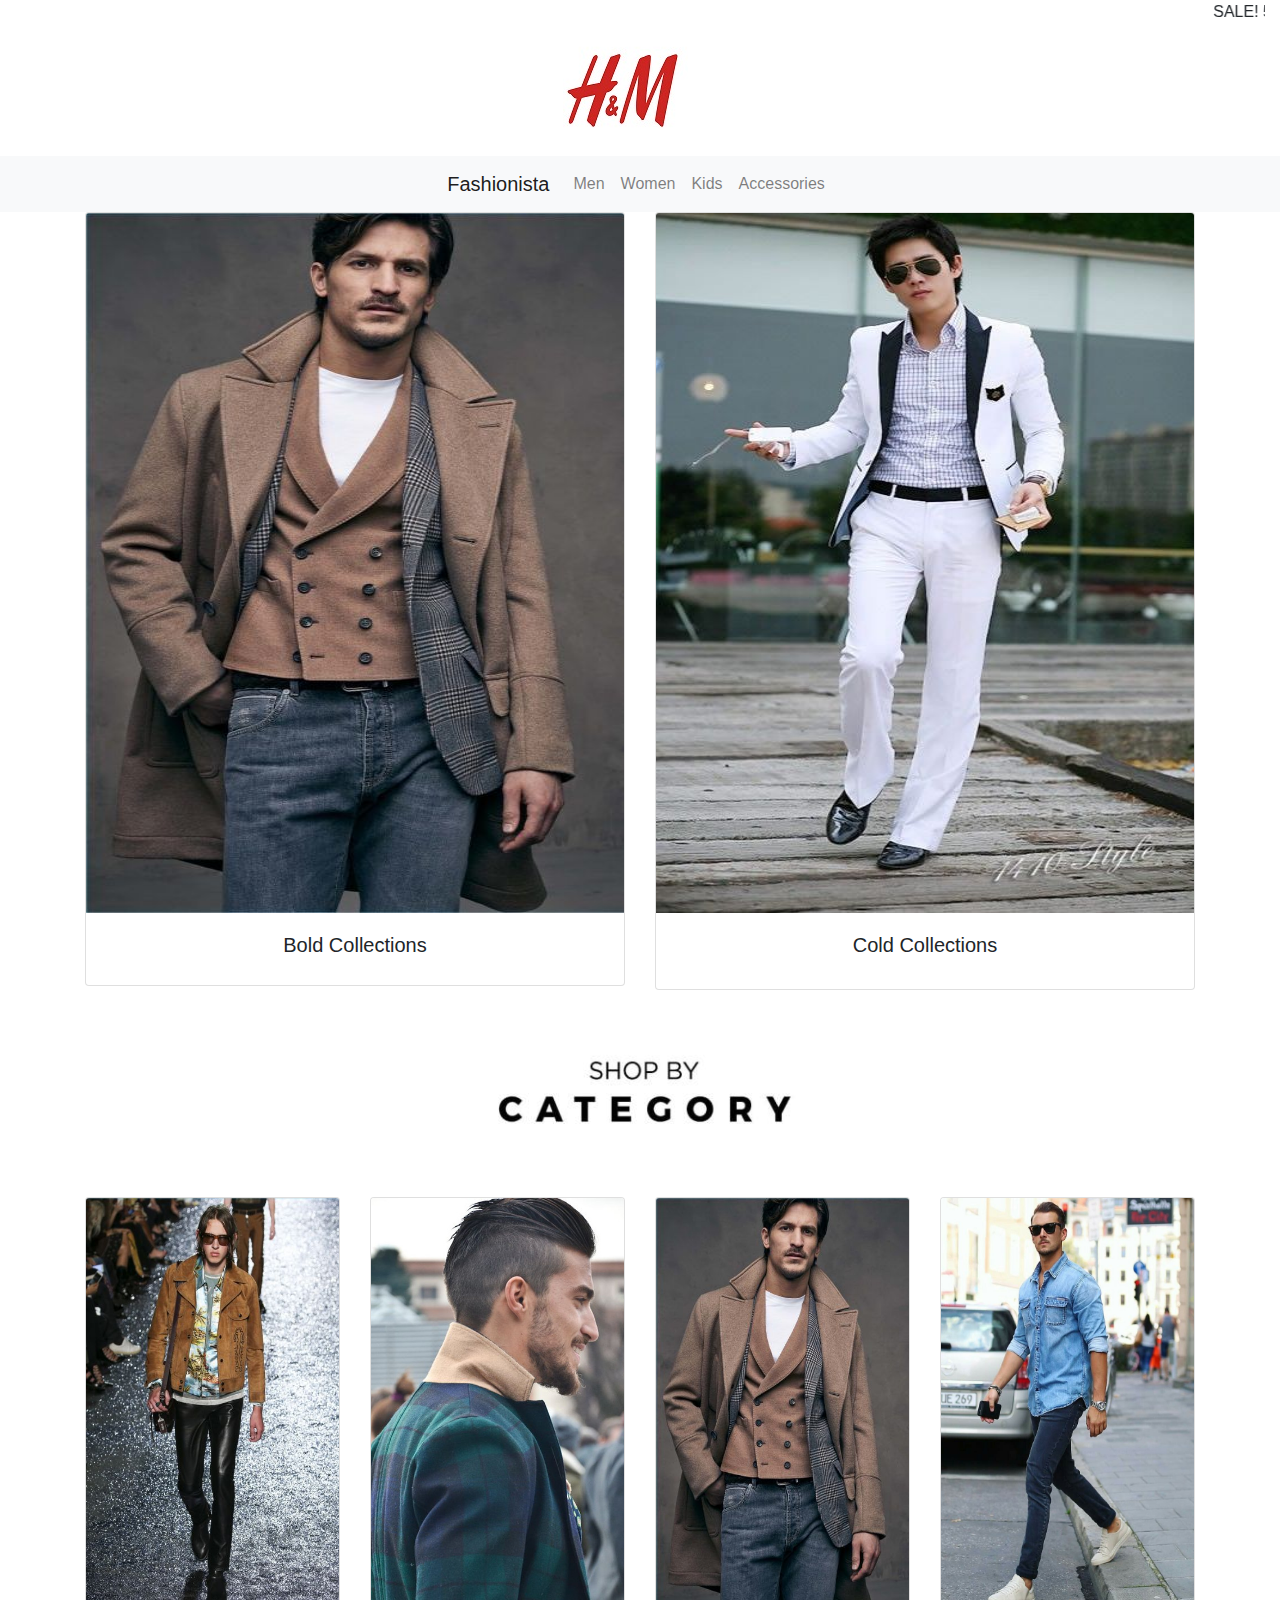
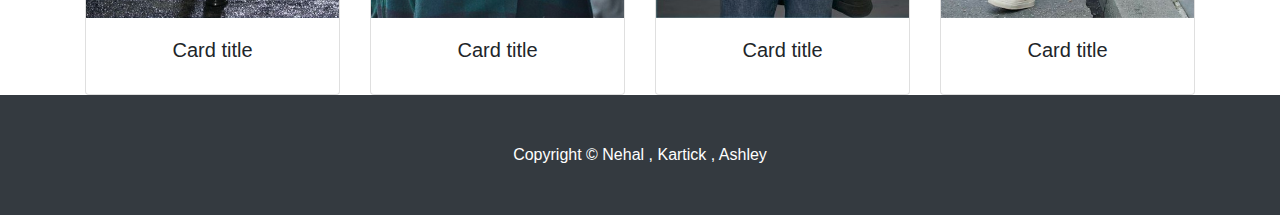
==== index.html @ d0018776 "second commit" ====
<!DOCTYPE html>
<html lang="en">
<head>
    <meta charset="UTF-8">
    <meta name="author" content="Nehal">
    <title>Fashionista</title>
    <link rel="stylesheet" href="css/bootstrap.min.css" type="text/css">
    <link rel="stylesheet" href="css/bootstrap-reboot.css" type="text/css">



</head>
<body>

    <div class="container-fluid">
        <marquee>SALE! 50%OFF ON SELECTED PRODUCTS</marquee>
    </div>
<div class="container">
    <div class="col-12 offset-lg-5 offset-sm-4">
        <img src="images/HM1.jpg">
    </div>
</div>
<!-- 11 - Nav-Bar -->
<nav class="navbar navbar-expand-sm navbar-light bg-light sticky-top" data-toggle="affix">
    <div class="mx-auto d-sm-flex d-block flex-sm-nowrap">
        <a class="navbar-brand" href="index.html">Fashionista</a>
        <button class="navbar-toggler" type="button" data-toggle="collapse" data-target="#navbarsExample11" aria-expanded="false" aria-label="Toggle navigation">
            <span class="navbar-toggler-icon"></span>
        </button>
        <div class="collapse navbar-collapse text-center" id="navbarsExample11">
            <ul class="navbar-nav">
                <li class="nav-item ">
                    <a class="nav-link" href="#">Men</a>
                </li>
                <li class="nav-item">
                    <a class="nav-link" href="#">Women</a>
                </li>
                <li class="nav-item">
                    <a class="nav-link" href="#">Kids</a>
                </li>
                <li class="nav-item">
                    <a class="nav-link" href="#">Accessories</a>
                </li>
            </ul>
        </div>
    </div>
</nav>

































    <div class="container">
        <div class="row">
      <div class="col-lg-6">
        <div class="card">
            <a href="#" > <img class="card-img-top" width="450" height="700" src="images/1.jpg" alt="Card image cap"> </a>

          <div class="card-body">
            <h5 class=card-title" style="text-align:center">Bold Collections</h5>

          </div>
        </div>
      </div>
      <div class="col-lg-6">
        <div class="card">
          <a href="#" > <img class="card-img-top" width="450" height="700" src="images/2.jpg" alt="Card image cap"> </a>
          <div class="card-body">
            <h5 class="card-title" style="text-align:center">Cold Collections</h5>

          </div>
        </div>
      </div>
    </div>
        <div class="row">

            <div class="col-12 offset-lg-4 offset-sm-3">
                <img src="images/categore.png">
            </div>
        </div>
        <div class="row">
      <div class="col-sm-6 col-lg-3">
        <div class="card">
            <a href="#" > <img class="card-img-top" width="270" height="420" src="images/3.jpg" alt="Card image cap"> </a>
          <div class="card-body">
            <h5 class="card-title" style="text-align:center">Card title</h5>

          </div>
        </div>
      </div>
      <div class="col-sm-6 col-lg-3">
        <div class="card">
            <a href="#" > <img class="card-img-top" width="270" height="420" src="images/4.jpg" alt="Card image cap"> </a>
          <div class="card-body">
            <h5 class="card-title" style="text-align:center">Card title</h5>
          </div>
        </div>
      </div>

      <div class="col-sm-6 col-lg-3">
        <div class="card">
            <a href="#" > <img class="card-img-top" width="270" height="420" src="images/1.jpg" alt="Card image cap"> </a>
          <div class="card-body">
            <h5 class="card-title" style="text-align:center">Card title</h5>

          </div>
        </div>
      </div>
      <div class="col-sm-6 col-lg-3">
        <div class="card">
            <a href="#" > <img class="card-img-top" width="270" height="420" src="images/5.jpg" alt="Card image cap"> </a>
          <div class="card-body">
            <h5 class="card-title" style="text-align:center">Card title</h5>

          </div>
        </div>
      </div>
      </div>
    </div>



<footer class="py-5 bg-dark">
      <div class="container">
        <p class="m-0 text-center text-white">Copyright &copy; Nehal , Kartick , Ashley</p>
      </div>
</footer>
</body>
    <script src="https://code.jquery.com/jquery-3.2.1.slim.min.js" integrity="sha384-KJ3o2DKtIkvYIK3UENzmM7KCkRr/rE9/Qpg6aAZGJwFDMVNA/GpGFF93hXpG5KkN" crossorigin="anonymous"></script>
    <script src="https://cdnjs.cloudflare.com/ajax/libs/popper.js/1.12.9/umd/popper.min.js" integrity="sha384-ApNbgh9B+Y1QKtv3Rn7W3mgPxhU9K/ScQsAP7hUibX39j7fakFPskvXusvfa0b4Q" crossorigin="anonymous"></script>
    <script src="https://maxcdn.bootstrapcdn.com/bootstrap/4.0.0/js/bootstrap.min.js" integrity="sha384-JZR6Spejh4U02d8jOt6vLEHfe/JQGiRRSQQxSfFWpi1MquVdAyjUar5+76PVCmYl" crossorigin="anonymous"></script>
</html>
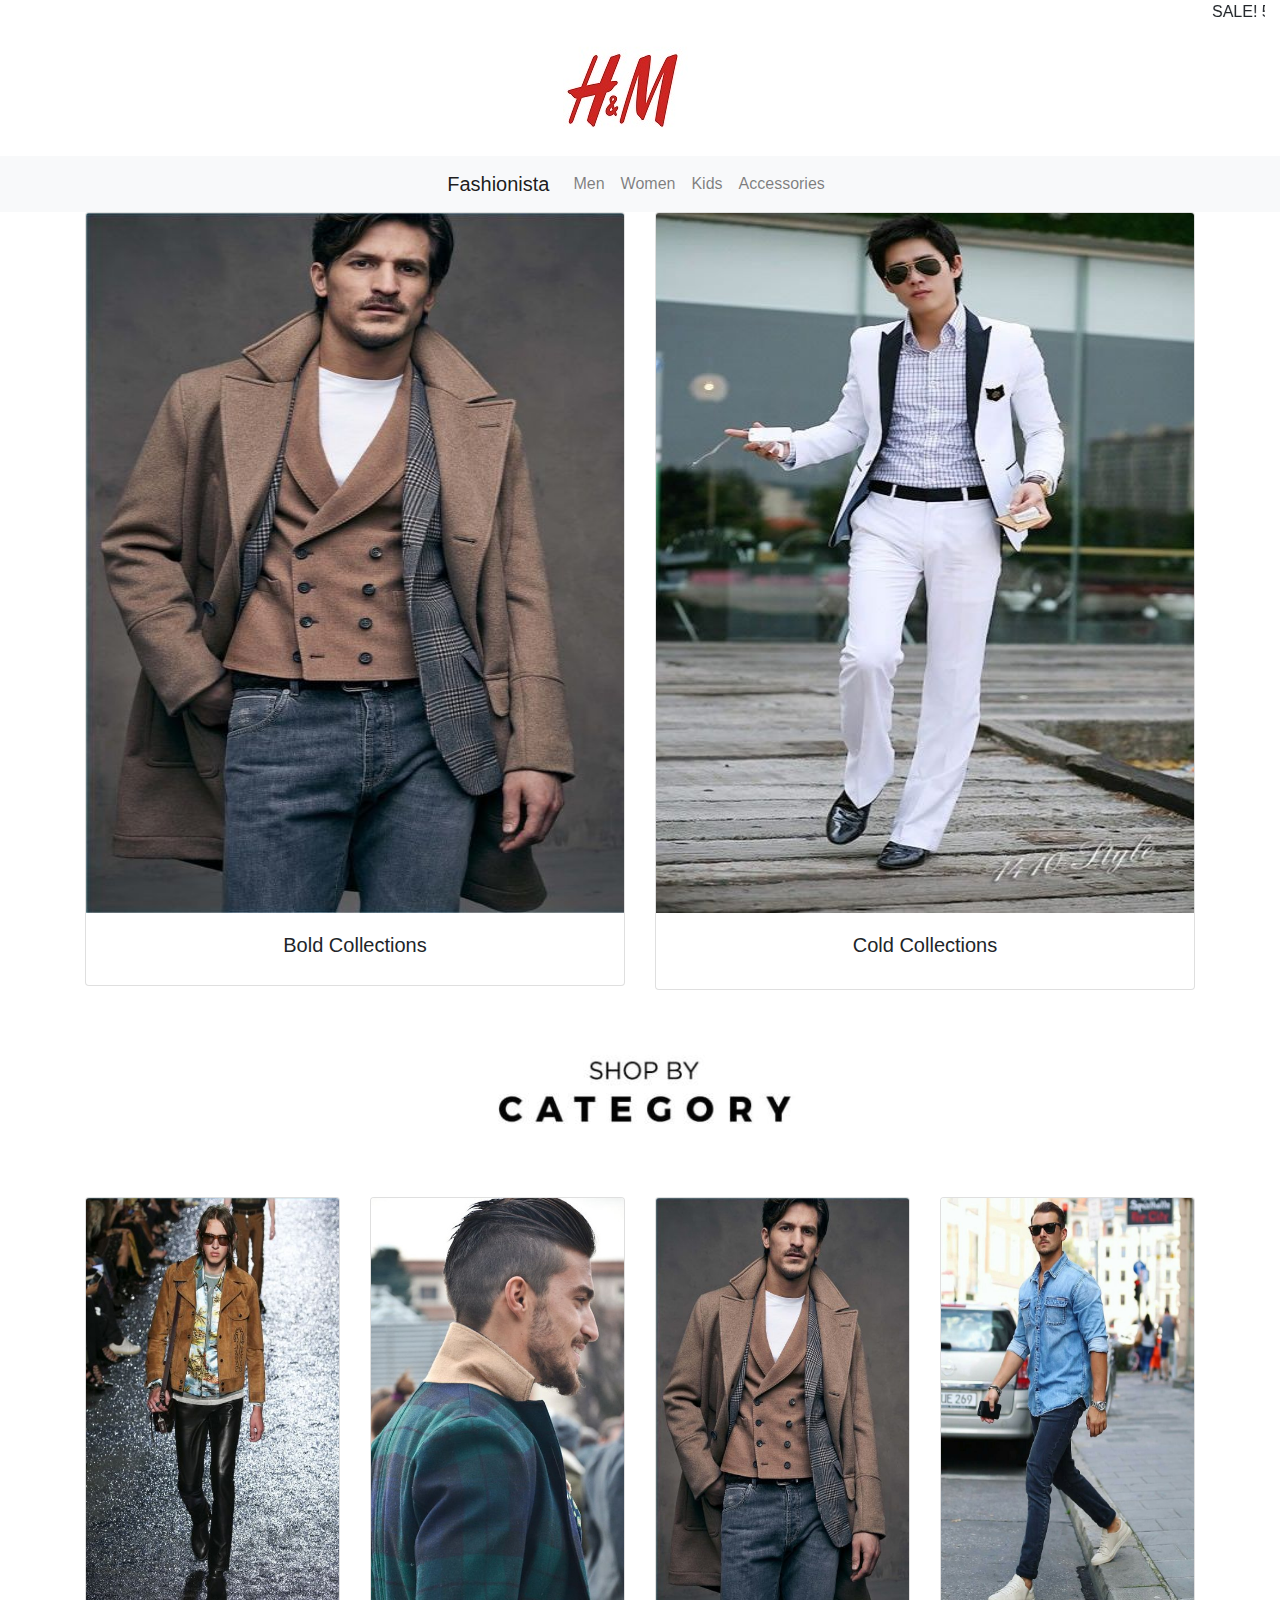
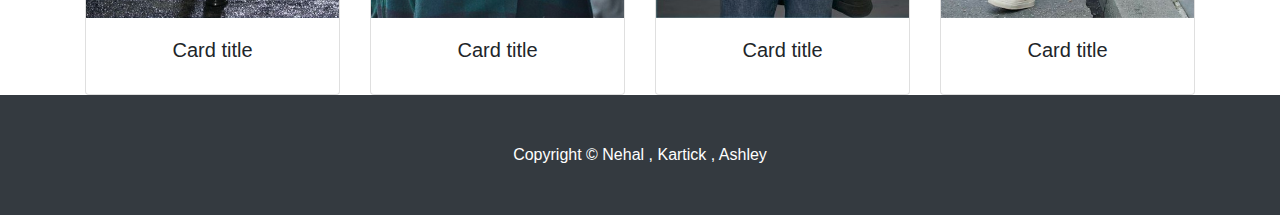
==== commit 9c45857b: "3 commit" ====
--- a/index.html
+++ b/index.html
@@ -2,6 +2,8 @@
 <html lang="en">
 <head>
     <meta charset="UTF-8">
+    <meta name="viewport" content="width=device-width, initial-scale=1, shrink-to-fit=no">
+    <meta http-equiv="x-ua-compatible" content="ie=edge">
     <meta name="author" content="Nehal">
     <title>Fashionista</title>
     <link rel="stylesheet" href="css/bootstrap.min.css" type="text/css">
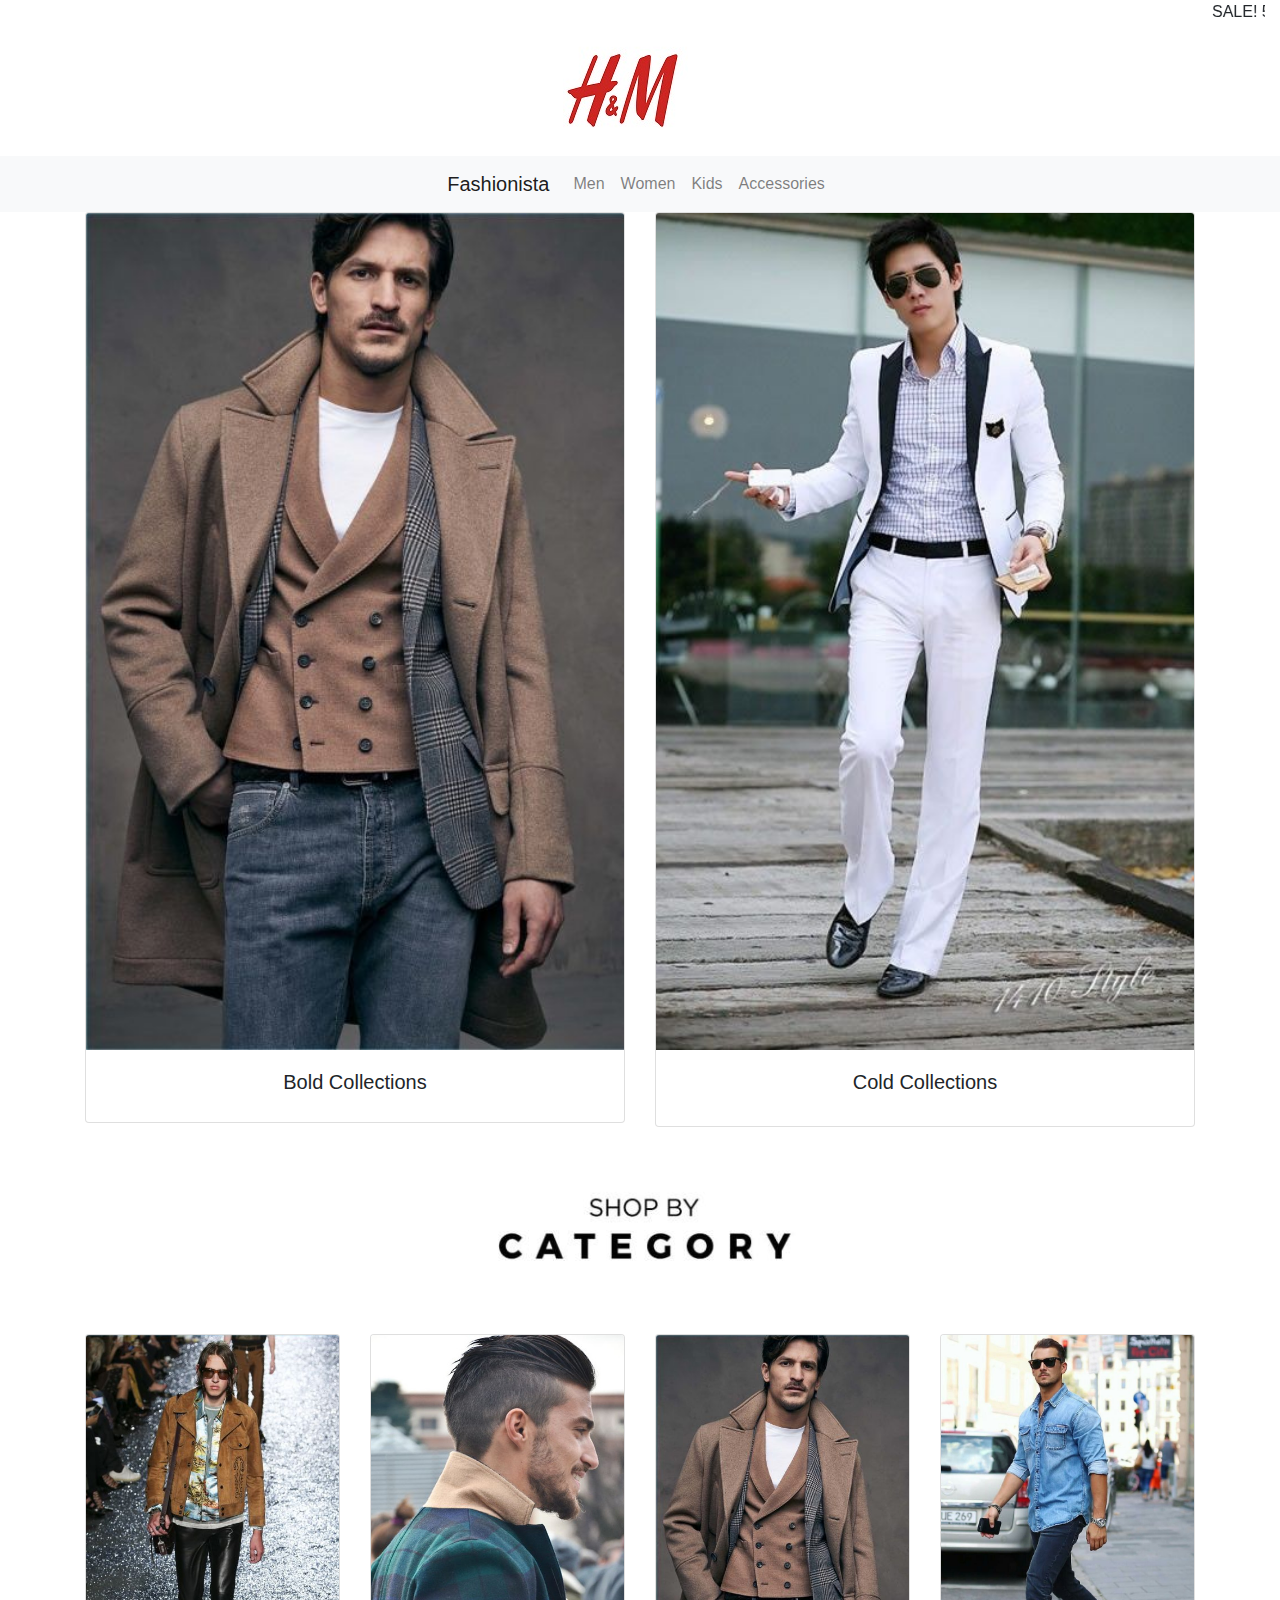
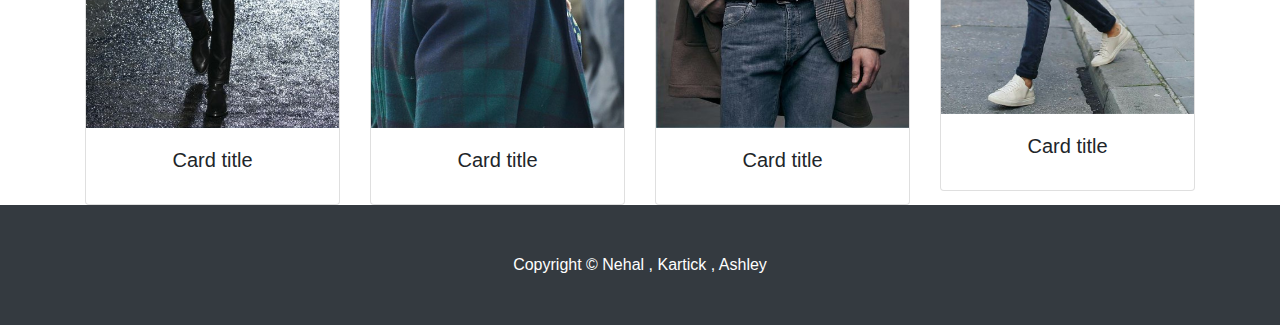
==== commit b2999dbc: "sec commit" ====
--- a/index.html
+++ b/index.html
@@ -84,7 +84,7 @@
         <div class="row">
       <div class="col-lg-6">
         <div class="card">
-            <a href="#" > <img class="card-img-top" width="450" height="700" src="images/1.jpg" alt="Card image cap"> </a>
+            <a href="#" > <img class="card-img-top img-fluid"  src="images/1.jpg" alt="Card image cap"> </a>
 
           <div class="card-body">
             <h5 class=card-title" style="text-align:center">Bold Collections</h5>
@@ -94,7 +94,7 @@
       </div>
       <div class="col-lg-6">
         <div class="card">
-          <a href="#" > <img class="card-img-top" width="450" height="700" src="images/2.jpg" alt="Card image cap"> </a>
+          <a href="#" > <img class="card-img-top img-fluid"  src="images/2.jpg" alt="Card image cap"> </a>
           <div class="card-body">
             <h5 class="card-title" style="text-align:center">Cold Collections</h5>
 
@@ -111,7 +111,7 @@
         <div class="row">
       <div class="col-sm-6 col-lg-3">
         <div class="card">
-            <a href="#" > <img class="card-img-top" width="270" height="420" src="images/3.jpg" alt="Card image cap"> </a>
+            <a href="#" > <img class="card-img-top img-fluid" src="images/3.jpg" alt="Card image cap"> </a>
           <div class="card-body">
             <h5 class="card-title" style="text-align:center">Card title</h5>
 
@@ -120,7 +120,7 @@
       </div>
       <div class="col-sm-6 col-lg-3">
         <div class="card">
-            <a href="#" > <img class="card-img-top" width="270" height="420" src="images/4.jpg" alt="Card image cap"> </a>
+            <a href="#" > <img class="card-img-top img-fluid" src="images/4.jpg" alt="Card image cap"> </a>
           <div class="card-body">
             <h5 class="card-title" style="text-align:center">Card title</h5>
           </div>
@@ -129,7 +129,7 @@
 
       <div class="col-sm-6 col-lg-3">
         <div class="card">
-            <a href="#" > <img class="card-img-top" width="270" height="420" src="images/1.jpg" alt="Card image cap"> </a>
+            <a href="#" > <img class="card-img-top img-fluid" src="images/1.jpg" alt="Card image cap"> </a>
           <div class="card-body">
             <h5 class="card-title" style="text-align:center">Card title</h5>
 
@@ -138,7 +138,7 @@
       </div>
       <div class="col-sm-6 col-lg-3">
         <div class="card">
-            <a href="#" > <img class="card-img-top" width="270" height="420" src="images/5.jpg" alt="Card image cap"> </a>
+            <a href="#" > <img class="card-img-top img-fluid" src="images/5.jpg" alt="Card image cap"> </a>
           <div class="card-body">
             <h5 class="card-title" style="text-align:center">Card title</h5>
 
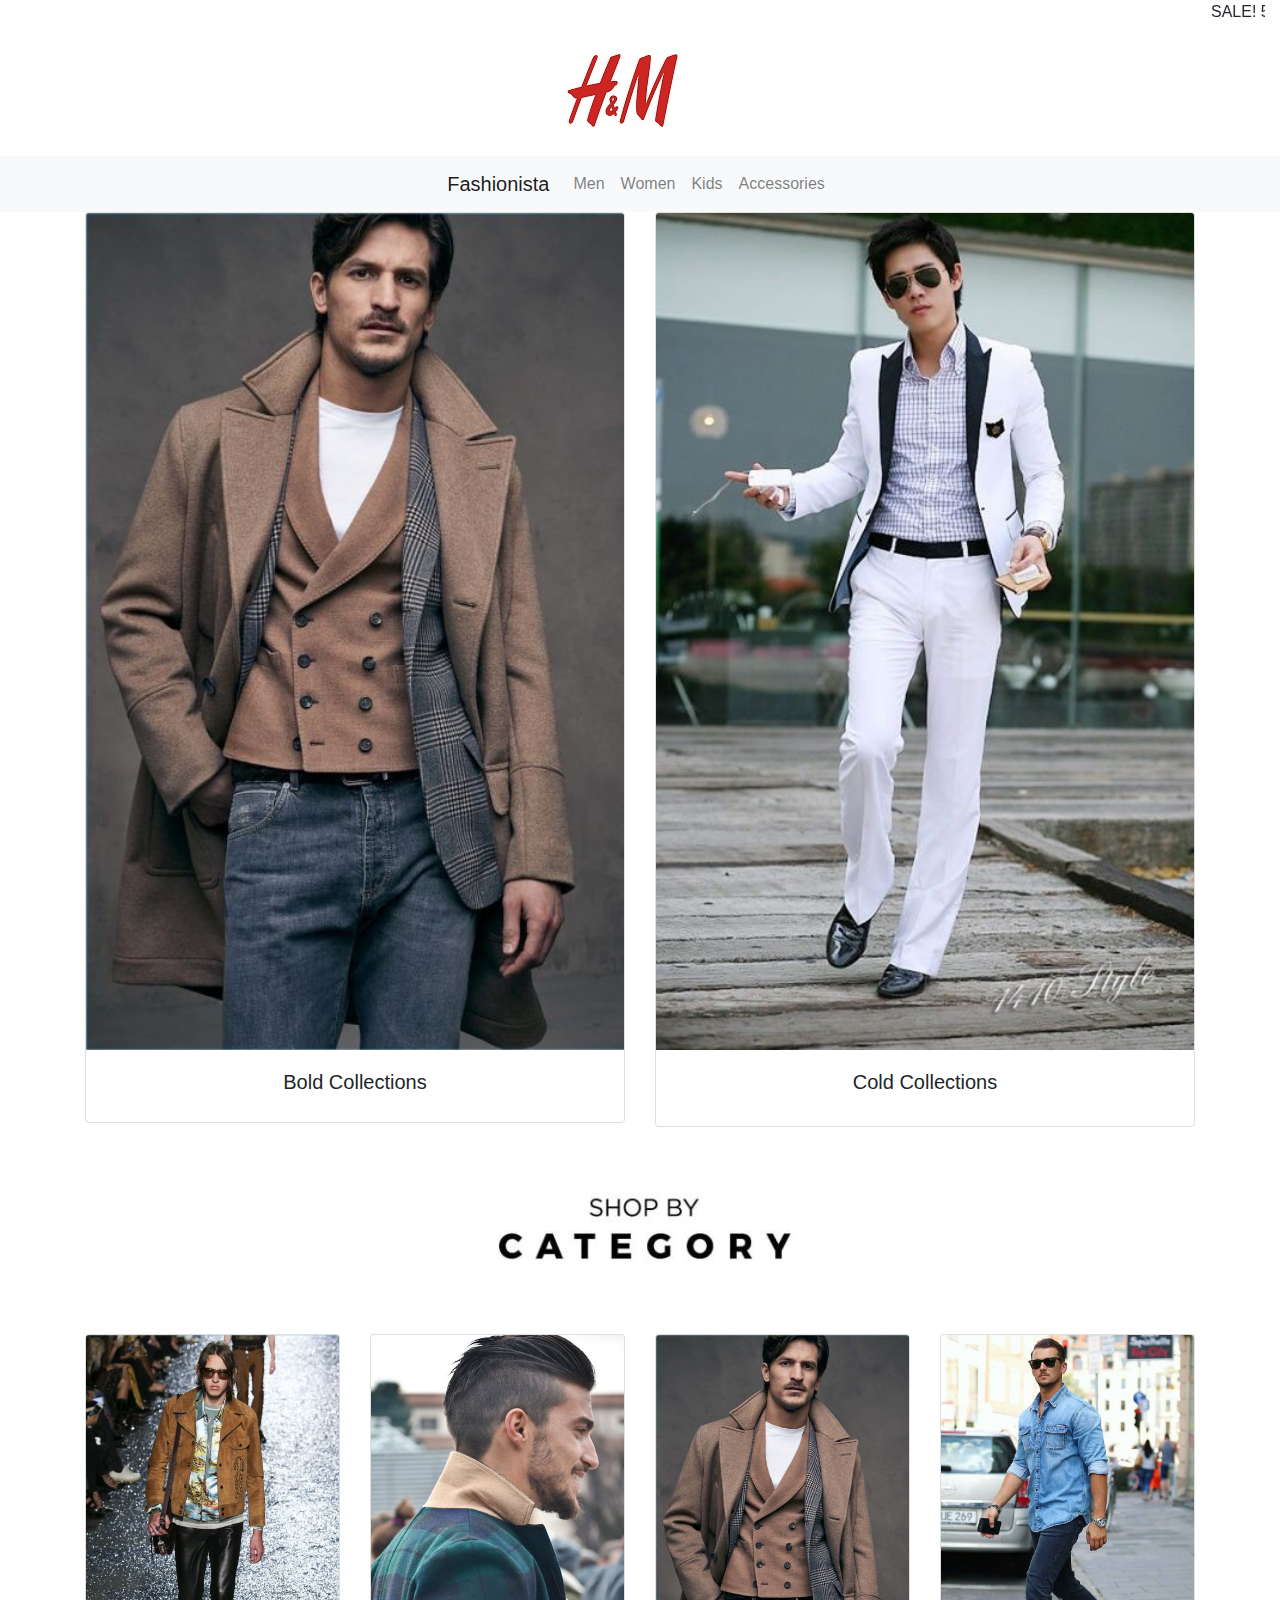
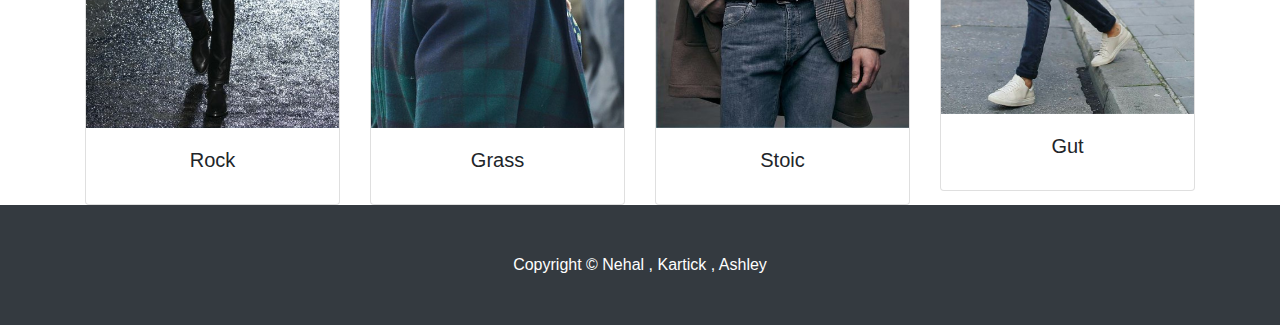
==== commit 90331811: "seond commit" ====
--- a/index.html
+++ b/index.html
@@ -113,7 +113,7 @@
         <div class="card">
             <a href="#" > <img class="card-img-top img-fluid" src="images/3.jpg" alt="Card image cap"> </a>
           <div class="card-body">
-            <h5 class="card-title" style="text-align:center">Card title</h5>
+            <h5 class="card-title" style="text-align:center">Rock</h5>
 
           </div>
         </div>
@@ -122,7 +122,7 @@
         <div class="card">
             <a href="#" > <img class="card-img-top img-fluid" src="images/4.jpg" alt="Card image cap"> </a>
           <div class="card-body">
-            <h5 class="card-title" style="text-align:center">Card title</h5>
+            <h5 class="card-title" style="text-align:center">Grass</h5>
           </div>
         </div>
       </div>
@@ -131,7 +131,7 @@
         <div class="card">
             <a href="#" > <img class="card-img-top img-fluid" src="images/1.jpg" alt="Card image cap"> </a>
           <div class="card-body">
-            <h5 class="card-title" style="text-align:center">Card title</h5>
+            <h5 class="card-title" style="text-align:center">Stoic</h5>
 
           </div>
         </div>
@@ -140,7 +140,7 @@
         <div class="card">
             <a href="#" > <img class="card-img-top img-fluid" src="images/5.jpg" alt="Card image cap"> </a>
           <div class="card-body">
-            <h5 class="card-title" style="text-align:center">Card title</h5>
+            <h5 class="card-title" style="text-align:center">Gut</h5>
 
           </div>
         </div>
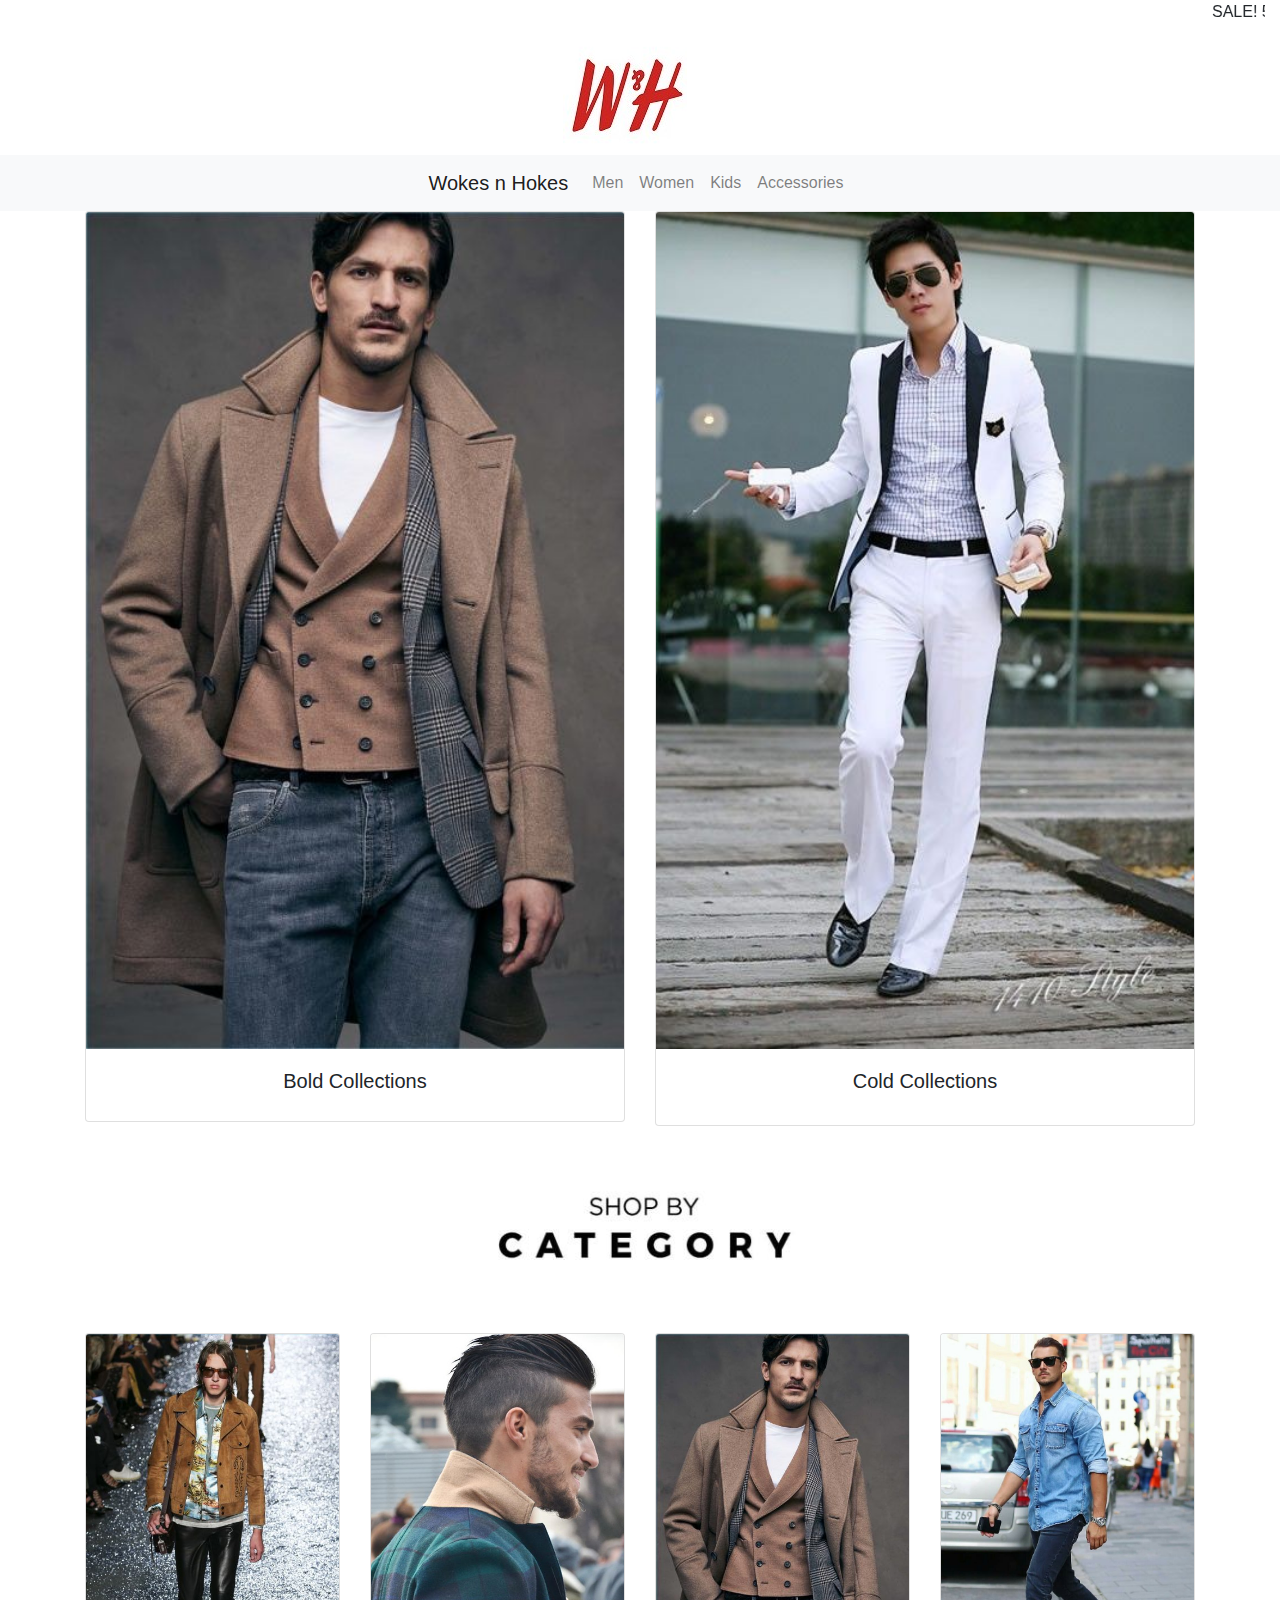
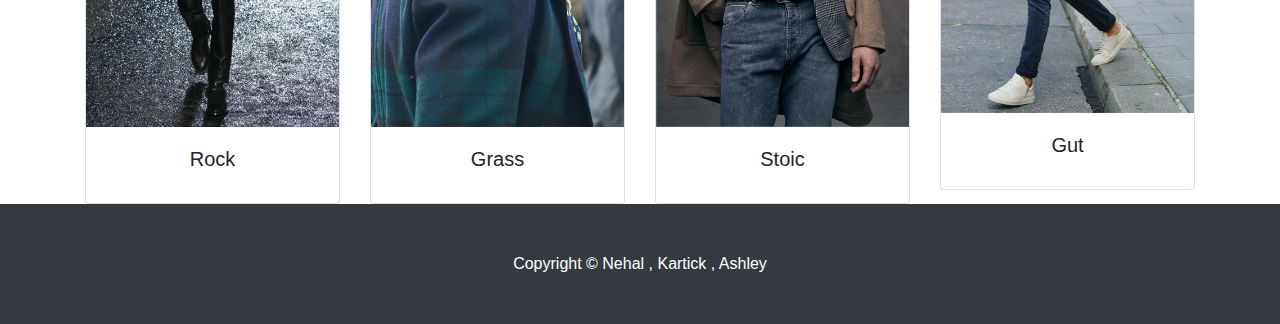
==== commit e3f2b7ce: "new commit" ====
--- a/index.html
+++ b/index.html
@@ -5,7 +5,7 @@
     <meta name="viewport" content="width=device-width, initial-scale=1, shrink-to-fit=no">
     <meta http-equiv="x-ua-compatible" content="ie=edge">
     <meta name="author" content="Nehal">
-    <title>Fashionista</title>
+    <title>Wokes n Hokes</title>
     <link rel="stylesheet" href="css/bootstrap.min.css" type="text/css">
     <link rel="stylesheet" href="css/bootstrap-reboot.css" type="text/css">
 
@@ -19,13 +19,13 @@
     </div>
 <div class="container">
     <div class="col-12 offset-lg-5 offset-sm-4">
-        <img src="images/HM1.jpg">
+        <img src="images/WH.jpg">
     </div>
 </div>
 <!-- 11 - Nav-Bar -->
 <nav class="navbar navbar-expand-sm navbar-light bg-light sticky-top" data-toggle="affix">
     <div class="mx-auto d-sm-flex d-block flex-sm-nowrap">
-        <a class="navbar-brand" href="index.html">Fashionista</a>
+        <a class="navbar-brand" href="index.html">Wokes n Hokes</a>
         <button class="navbar-toggler" type="button" data-toggle="collapse" data-target="#navbarsExample11" aria-expanded="false" aria-label="Toggle navigation">
             <span class="navbar-toggler-icon"></span>
         </button>
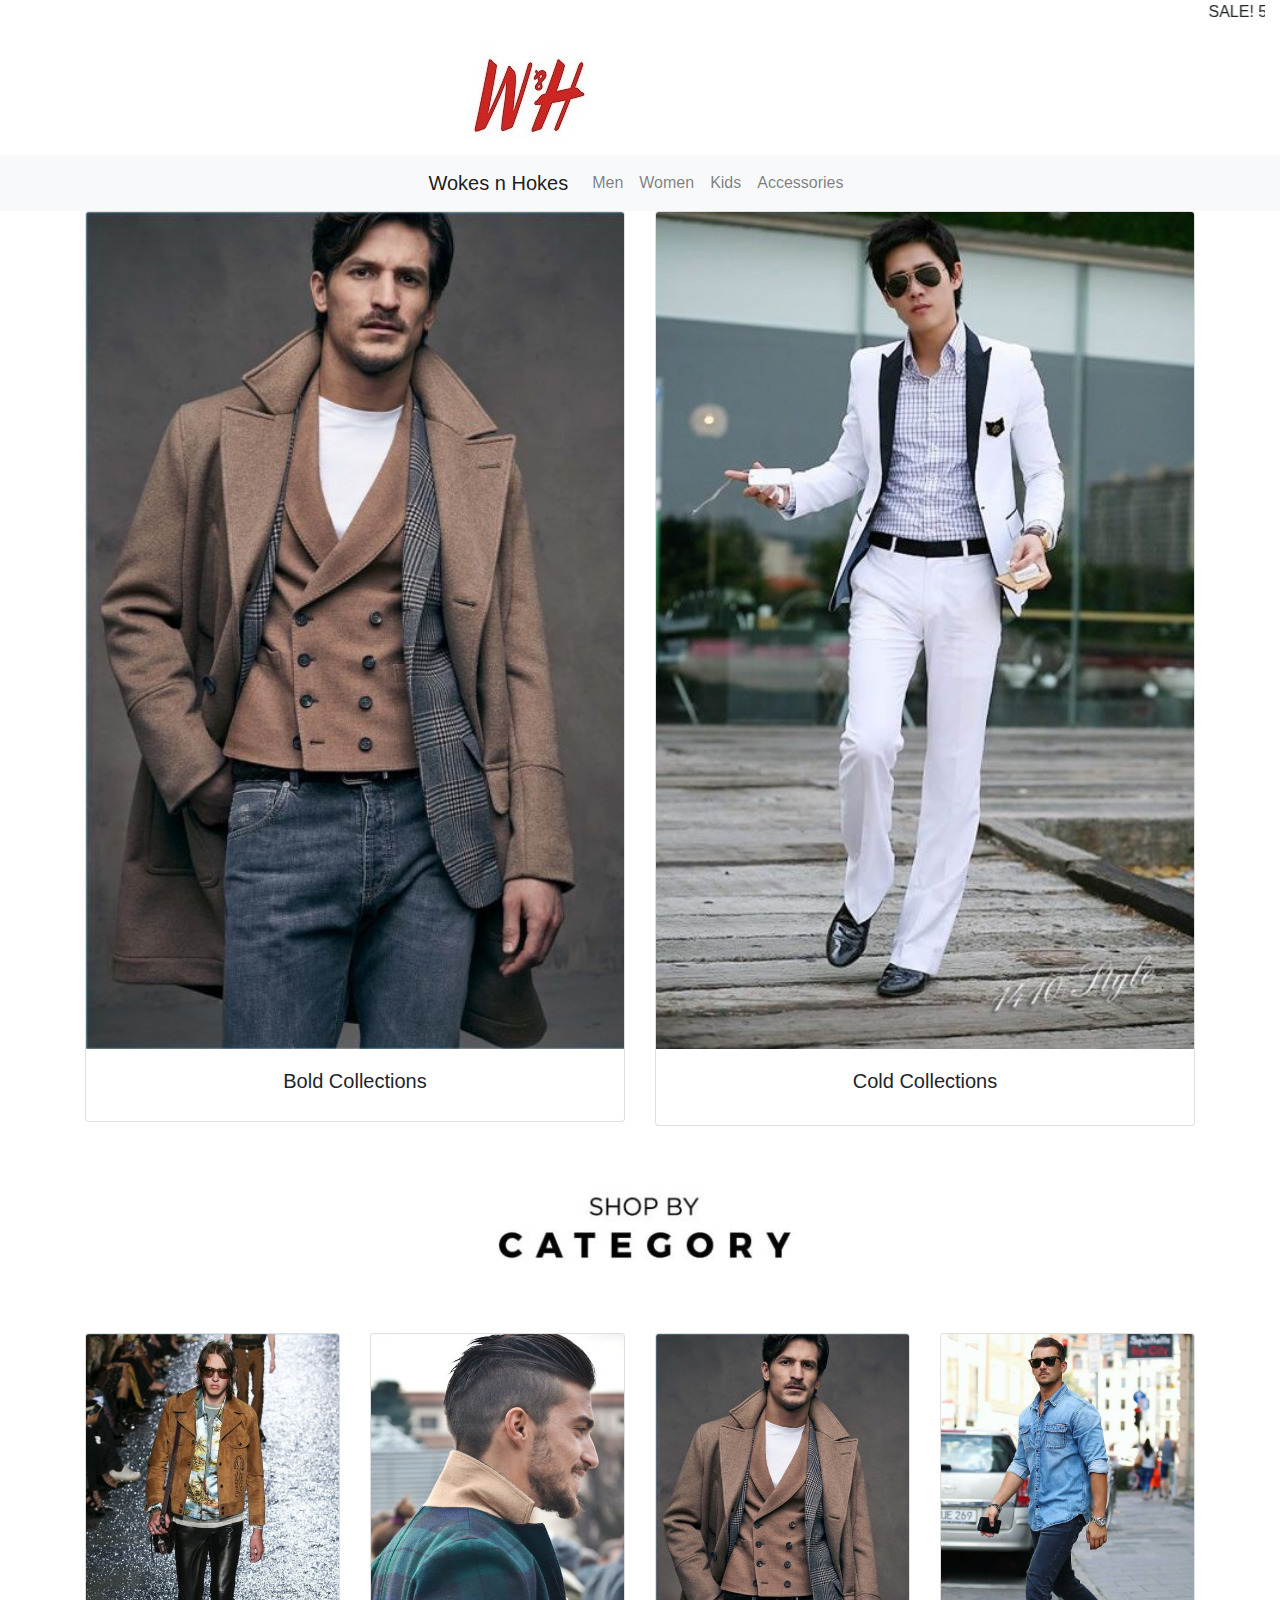
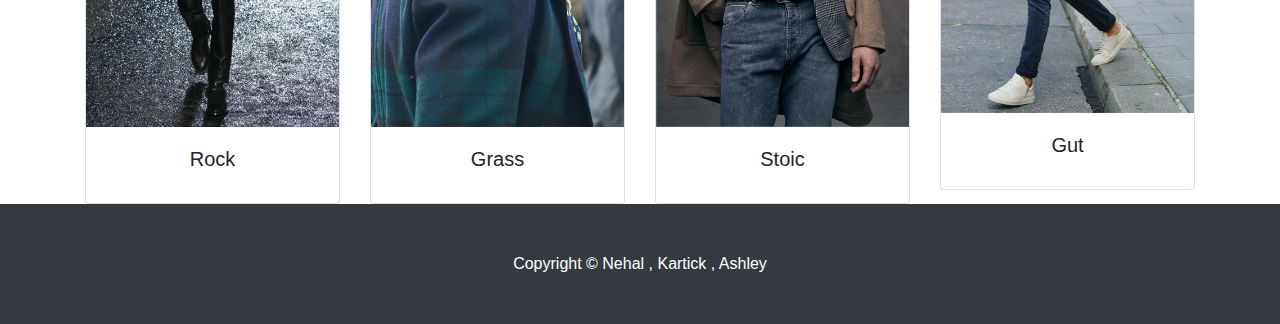
==== commit bb25e0eb: "Update index.html" ====
--- a/index.html
+++ b/index.html
@@ -18,8 +18,10 @@
         <marquee>SALE! 50%OFF ON SELECTED PRODUCTS</marquee>
     </div>
 <div class="container">
-    <div class="col-12 offset-lg-5 offset-sm-4">
+    <div class="row">
+        <div class="col-lg-6 col-sm-12 offset-4">
         <img src="images/WH.jpg">
+        </div>
     </div>
 </div>
 <!-- 11 - Nav-Bar -->
@@ -159,4 +161,4 @@
     <script src="https://code.jquery.com/jquery-3.2.1.slim.min.js" integrity="sha384-KJ3o2DKtIkvYIK3UENzmM7KCkRr/rE9/Qpg6aAZGJwFDMVNA/GpGFF93hXpG5KkN" crossorigin="anonymous"></script>
     <script src="https://cdnjs.cloudflare.com/ajax/libs/popper.js/1.12.9/umd/popper.min.js" integrity="sha384-ApNbgh9B+Y1QKtv3Rn7W3mgPxhU9K/ScQsAP7hUibX39j7fakFPskvXusvfa0b4Q" crossorigin="anonymous"></script>
     <script src="https://maxcdn.bootstrapcdn.com/bootstrap/4.0.0/js/bootstrap.min.js" integrity="sha384-JZR6Spejh4U02d8jOt6vLEHfe/JQGiRRSQQxSfFWpi1MquVdAyjUar5+76PVCmYl" crossorigin="anonymous"></script>
-</html>+</html>
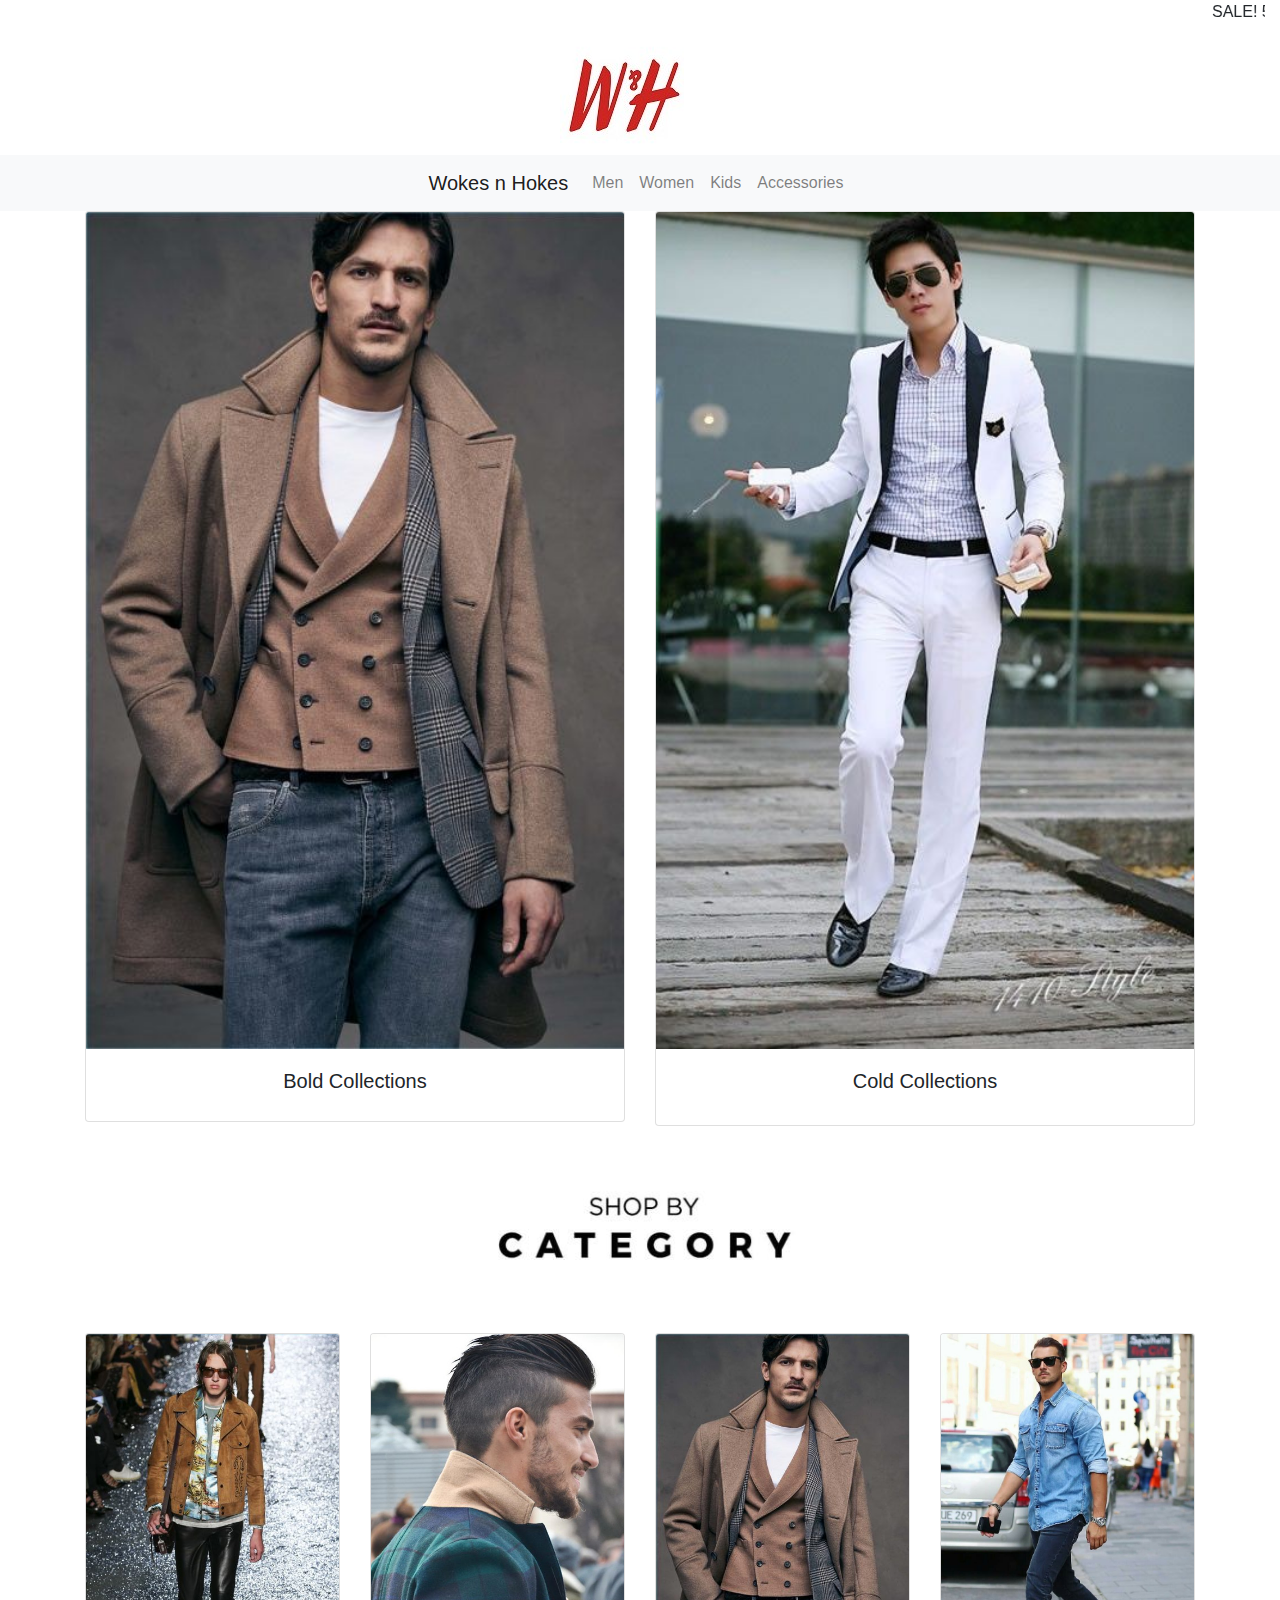
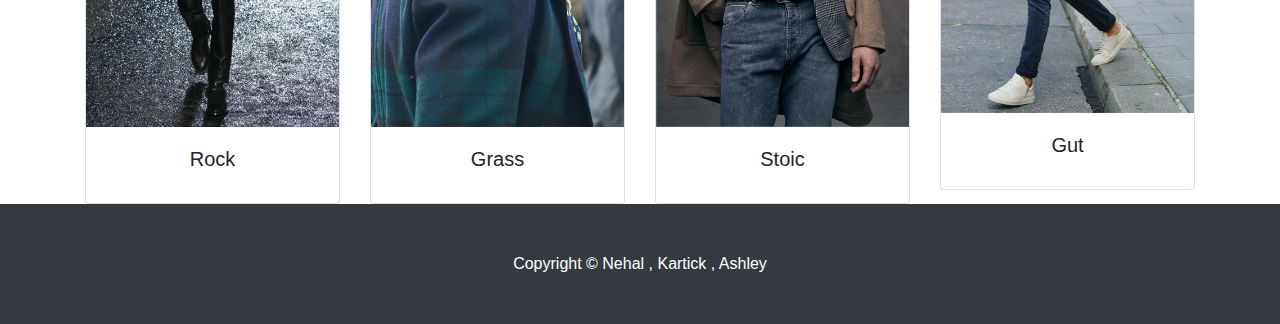
==== commit 61f965a1: "Update index.html" ====
--- a/index.html
+++ b/index.html
@@ -19,7 +19,7 @@
     </div>
 <div class="container">
     <div class="row">
-        <div class="col-lg-6 col-sm-12 offset-4">
+        <div class="col-lg-6 col-sm-12 offset-lg-5 offset-4">
         <img src="images/WH.jpg">
         </div>
     </div>
